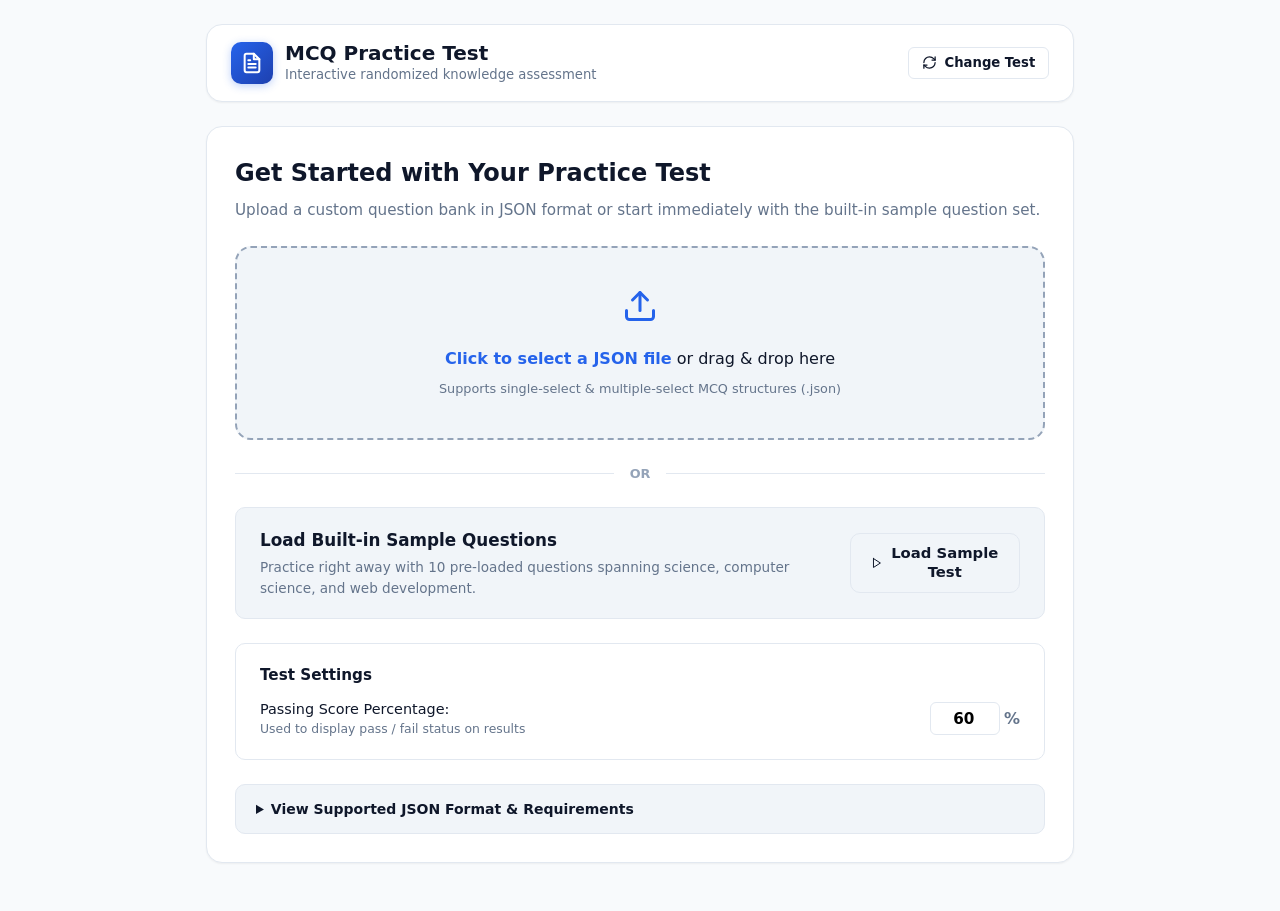
==== index.html @ 7707e8bc "first commit" ====
<!DOCTYPE html>
<html lang="en">
<head>
  <meta charset="UTF-8">
  <meta name="viewport" content="width=device-width, initial-scale=1.0">
  <title>MCQ Practice Test</title>
  <link rel="stylesheet" href="style.css">
</head>
<body>
  <div class="app-container">
    <!-- Header -->
    <header class="app-header">
      <div class="header-content">
        <div class="brand">
          <div class="logo-icon" aria-hidden="true">
            <svg width="22" height="22" viewBox="0 0 24 24" fill="none" stroke="currentColor" stroke-width="2.2" stroke-linecap="round" stroke-linejoin="round">
              <path d="M14 2H6a2 2 0 0 0-2 2v16a2 2 0 0 0 2 2h12a2 2 0 0 0 2-2V8z"></path>
              <polyline points="14 2 14 8 20 8"></polyline>
              <line x1="16" y1="13" x2="8" y2="13"></line>
              <line x1="16" y1="17" x2="8" y2="17"></line>
              <polyline points="10 9 9 9 8 9"></polyline>
            </svg>
          </div>
          <div>
            <h1 class="app-title">MCQ Practice Test</h1>
            <p class="app-subtitle" id="header-subtitle">Interactive randomized knowledge assessment</p>
          </div>
        </div>

        <div class="header-actions" id="header-actions">
          <button type="button" class="btn btn-outline btn-sm" id="btn-header-new" title="Load or choose a different question set">
            <svg width="15" height="15" viewBox="0 0 24 24" fill="none" stroke="currentColor" stroke-width="2" stroke-linecap="round" stroke-linejoin="round">
              <path d="M3 12a9 9 0 0 1 9-9 9.75 9.75 0 0 1 6.74 2.74L21 8"></path>
              <path d="M21 3v5h-5"></path>
              <path d="M21 12a9 9 0 0 1-9 9 9.75 9.75 0 0 1-6.74-2.74L3 16"></path>
              <path d="M8 16H3v5"></path>
            </svg>
            <span>Change Test</span>
          </button>
        </div>
      </div>
    </header>

    <!-- Main Content Area -->
    <main class="main-content">
      <!-- SCREEN 1: Setup / Upload Screen -->
      <section id="screen-setup" class="screen active" aria-labelledby="setup-heading">
        <div class="card setup-card">
          <div class="setup-header">
            <h2 id="setup-heading">Get Started with Your Practice Test</h2>
            <p>Upload a custom question bank in JSON format or start immediately with the built-in sample question set.</p>
          </div>

          <!-- Alert / Error message container -->
          <div id="setup-error" class="alert alert-danger" role="alert" style="display: none;">
            <div class="alert-icon" aria-hidden="true">
              <svg width="18" height="18" viewBox="0 0 24 24" fill="none" stroke="currentColor" stroke-width="2" stroke-linecap="round" stroke-linejoin="round">
                <circle cx="12" cy="12" r="10"></circle>
                <line x1="12" y1="8" x2="12" y2="12"></line>
                <line x1="12" y1="16" x2="12.01" y2="16"></line>
              </svg>
            </div>
            <div class="alert-content">
              <strong class="alert-title">Validation Error</strong>
              <div id="setup-error-message" class="alert-text"></div>
            </div>
          </div>

          <!-- File Upload Zone -->
          <div class="upload-zone" id="drop-zone" tabindex="0" role="button" aria-label="Upload JSON file. Click or drag and drop.">
            <input type="file" id="file-input" accept=".json,application/json" class="visually-hidden">
            <div class="upload-icon" aria-hidden="true">
              <svg width="36" height="36" viewBox="0 0 24 24" fill="none" stroke="currentColor" stroke-width="2" stroke-linecap="round" stroke-linejoin="round">
                <path d="M21 15v4a2 2 0 0 1-2 2H5a2 2 0 0 1-2-2v-4"></path>
                <polyline points="17 8 12 3 7 8"></polyline>
                <line x1="12" y1="3" x2="12" y2="15"></line>
              </svg>
            </div>
            <p class="upload-prompt"><strong>Click to select a JSON file</strong> or drag & drop here</p>
            <span class="upload-hint">Supports single-select & multiple-select MCQ structures (.json)</span>
          </div>

          <div class="divider"><span>OR</span></div>

          <!-- Quick Launch with Sample -->
          <div class="sample-launch-box">
            <div class="sample-info">
              <h3>Load Built-in Sample Questions</h3>
              <p>Practice right away with 10 pre-loaded questions spanning science, computer science, and web development.</p>
            </div>
            <button type="button" class="btn btn-secondary" id="btn-load-sample">
              <svg width="16" height="16" viewBox="0 0 24 24" fill="none" stroke="currentColor" stroke-width="2" stroke-linecap="round" stroke-linejoin="round">
                <polygon points="5 3 19 12 5 21 5 3"></polygon>
              </svg>
              <span>Load Sample Test</span>
            </button>
          </div>

          <!-- Test Settings -->
          <div class="settings-box">
            <h3 class="settings-title">Test Settings</h3>
            <div class="setting-item">
              <label for="pass-threshold" class="setting-label">
                <span>Passing Score Percentage:</span>
                <span class="setting-subtext">Used to display pass / fail status on results</span>
              </label>
              <div class="setting-control">
                <input type="number" id="pass-threshold" min="0" max="100" value="60" class="input-number">
                <span class="input-suffix">%</span>
              </div>
            </div>
          </div>

          <!-- Accordion / Format Guidelines -->
          <details class="json-schema-guide">
            <summary>View Supported JSON Format & Requirements</summary>
            <div class="schema-details">
              <p>Your JSON file should contain an array of question objects adhering to this structure:</p>
              <pre><code>[
  {
    "id": 1,
    "question": "What is the capital of France?",
    "type": "single",
    "options": [
      { "id": "A", "text": "Rome" },
      { "id": "B", "text": "Paris" },
      { "id": "C", "text": "Berlin" },
      { "id": "D", "text": "Madrid" }
    ],
    "answer": ["B"]
  },
  {
    "id": 2,
    "question": "Which are programming languages?",
    "type": "multiple",
    "options": [
      { "id": "A", "text": "Python" },
      { "id": "B", "text": "HTML" },
      { "id": "C", "text": "Java" },
      { "id": "D", "text": "CSS" }
    ],
    "answer": ["A", "C"]
  }
]</code></pre>
              <ul>
                <li><strong>type</strong>: <code>"single"</code> for one answer, <code>"multiple"</code> for one or more answers.</li>
                <li><strong>options</strong>: list of options with unique <code>id</code> and non-empty <code>text</code>.</li>
                <li><strong>answer</strong>: array containing the option IDs of all correct answers.</li>
              </ul>
            </div>
          </details>
        </div>
      </section>

      <!-- SCREEN 2: Quiz / Practice Screen -->
      <section id="screen-quiz" class="screen" aria-labelledby="quiz-question-title">
        <!-- Status Bar -->
        <div class="quiz-status-bar card">
          <div class="status-top">
            <div class="progress-label-wrap">
              <span class="badge badge-primary" id="quiz-progress-text">Question 1 of 10</span>
              <span class="text-muted" id="quiz-answered-count">0 of 10 answered</span>
            </div>
            <div class="status-actions">
              <button type="button" class="btn btn-ghost btn-sm" id="btn-toggle-nav" aria-expanded="false" aria-controls="quiz-navigator">
                <svg width="16" height="16" viewBox="0 0 24 24" fill="none" stroke="currentColor" stroke-width="2" stroke-linecap="round" stroke-linejoin="round">
                  <rect x="3" y="3" width="7" height="7"></rect>
                  <rect x="14" y="3" width="7" height="7"></rect>
                  <rect x="14" y="14" width="7" height="7"></rect>
                  <rect x="3" y="14" width="7" height="7"></rect>
                </svg>
                <span>Question Overview</span>
              </button>
            </div>
          </div>
          <!-- Progress bar -->
          <div class="progress-bar-track" role="progressbar" aria-valuenow="10" aria-valuemin="0" aria-valuemax="100">
            <div class="progress-bar-fill" id="quiz-progress-fill" style="width: 10%;"></div>
          </div>
        </div>

        <!-- Question Navigator Drawer (grid of question numbers) -->
        <div class="quiz-navigator card" id="quiz-navigator" style="display: none;">
          <div class="navigator-header">
            <h4>Question Navigator</h4>
            <div class="navigator-legend">
              <span class="legend-item"><span class="legend-dot current"></span> Current</span>
              <span class="legend-item"><span class="legend-dot answered"></span> Answered</span>
              <span class="legend-item"><span class="legend-dot unanswered"></span> Unanswered</span>
            </div>
          </div>
          <div class="navigator-grid" id="navigator-grid" role="navigation" aria-label="Question selection grid">
            <!-- Dynamically populated question chips -->
          </div>
        </div>

        <!-- Question Presentation Card -->
        <div class="card question-card">
          <div class="question-header">
            <div class="type-indicator-wrap">
              <span class="badge" id="question-type-badge">Single Choice</span>
              <span class="type-hint" id="question-type-hint">Choose 1 answer</span>
            </div>
            <button type="button" class="btn btn-ghost btn-sm btn-clear-selection" id="btn-clear-selection" title="Clear current answer choice">
              Clear choice
            </button>
          </div>

          <h2 class="question-text" id="quiz-question-title">Loading question...</h2>

          <!-- Options Container -->
          <div class="options-container" id="quiz-options-container" role="group" aria-label="Answer options">
            <!-- Dynamically generated option cards -->
          </div>

          <!-- Bottom Navigation Bar -->
          <div class="question-footer">
            <button type="button" class="btn btn-secondary" id="btn-prev-question" disabled>
              <svg width="16" height="16" viewBox="0 0 24 24" fill="none" stroke="currentColor" stroke-width="2" stroke-linecap="round" stroke-linejoin="round">
                <polyline points="15 18 9 12 15 6"></polyline>
              </svg>
              <span>Previous</span>
            </button>

            <div class="footer-center">
              <span class="keyboard-tip">Tip: Use Arrow keys to navigate, Space to select</span>
            </div>

            <div class="footer-next-group">
              <button type="button" class="btn btn-primary" id="btn-next-question">
                <span>Next</span>
                <svg width="16" height="16" viewBox="0 0 24 24" fill="none" stroke="currentColor" stroke-width="2" stroke-linecap="round" stroke-linejoin="round">
                  <polyline points="9 18 15 12 9 6"></polyline>
                </svg>
              </button>
              <button type="button" class="btn btn-success" id="btn-submit-test" style="display: none;">
                <svg width="16" height="16" viewBox="0 0 24 24" fill="none" stroke="currentColor" stroke-width="2" stroke-linecap="round" stroke-linejoin="round">
                  <path d="M22 11.08V12a10 10 0 1 1-5.93-9.14"></path>
                  <polyline points="22 4 12 14.01 9 11.01"></polyline>
                </svg>
                <span>Submit Test</span>
              </button>
            </div>
          </div>
        </div>
      </section>

      <!-- SCREEN 3: Results Screen -->
      <section id="screen-results" class="screen" aria-labelledby="results-heading">
        <div class="card results-card">
          <div class="results-hero">
            <div class="score-circle" id="score-circle">
              <div class="score-number" id="result-score-percent">0%</div>
              <div class="score-label">Final Score</div>
            </div>

            <h2 id="results-heading" class="results-title">Test Completed!</h2>
            <div id="result-status-badge" class="badge badge-lg">Passed</div>
            <p class="results-feedback" id="result-feedback-text">Review your performance breakdown below.</p>
          </div>

          <!-- Stats Grid -->
          <div class="stats-grid">
            <div class="stat-card">
              <div class="stat-icon icon-total" aria-hidden="true">
                <svg width="20" height="20" viewBox="0 0 24 24" fill="none" stroke="currentColor" stroke-width="2" stroke-linecap="round" stroke-linejoin="round">
                  <circle cx="12" cy="12" r="10"></circle>
                  <line x1="12" y1="16" x2="12" y2="12"></line>
                  <line x1="12" y1="8" x2="12.01" y2="8"></line>
                </svg>
              </div>
              <div class="stat-value" id="stat-total">0</div>
              <div class="stat-name">Total Questions</div>
            </div>

            <div class="stat-card">
              <div class="stat-icon icon-correct" aria-hidden="true">
                <svg width="20" height="20" viewBox="0 0 24 24" fill="none" stroke="currentColor" stroke-width="2" stroke-linecap="round" stroke-linejoin="round">
                  <polyline points="20 6 9 17 4 12"></polyline>
                </svg>
              </div>
              <div class="stat-value text-success" id="stat-correct">0</div>
              <div class="stat-name">Correct Answers</div>
            </div>

            <div class="stat-card">
              <div class="stat-icon icon-incorrect" aria-hidden="true">
                <svg width="20" height="20" viewBox="0 0 24 24" fill="none" stroke="currentColor" stroke-width="2" stroke-linecap="round" stroke-linejoin="round">
                  <line x1="18" y1="6" x2="6" y2="18"></line>
                  <line x1="6" y1="6" x2="18" y2="18"></line>
                </svg>
              </div>
              <div class="stat-value text-danger" id="stat-incorrect">0</div>
              <div class="stat-name">Incorrect Answers</div>
            </div>

            <div class="stat-card">
              <div class="stat-icon icon-unanswered" aria-hidden="true">
                <svg width="20" height="20" viewBox="0 0 24 24" fill="none" stroke="currentColor" stroke-width="2" stroke-linecap="round" stroke-linejoin="round">
                  <circle cx="12" cy="12" r="10"></circle>
                  <line x1="8" y1="12" x2="16" y2="12"></line>
                </svg>
              </div>
              <div class="stat-value text-muted" id="stat-unanswered">0</div>
              <div class="stat-name">Unanswered</div>
            </div>
          </div>

          <!-- Result Actions -->
          <div class="results-actions">
            <button type="button" class="btn btn-primary" id="btn-view-review">
              <svg width="16" height="16" viewBox="0 0 24 24" fill="none" stroke="currentColor" stroke-width="2" stroke-linecap="round" stroke-linejoin="round">
                <path d="M1 12s4-8 11-8 11 8 11 8-4 8-11 8-11-8-11-8z"></path>
                <circle cx="12" cy="12" r="3"></circle>
              </svg>
              <span>Review Detailed Answers</span>
            </button>

            <button type="button" class="btn btn-outline" id="btn-retry-incorrect">
              <svg width="16" height="16" viewBox="0 0 24 24" fill="none" stroke="currentColor" stroke-width="2" stroke-linecap="round" stroke-linejoin="round">
                <path d="M1 4v6h6"></path>
                <path d="M3.51 15a9 9 0 1 0 2.13-9.36L1 10"></path>
              </svg>
              <span>Retry Incorrect Questions</span>
            </button>

            <button type="button" class="btn btn-secondary" id="btn-restart-all">
              <svg width="16" height="16" viewBox="0 0 24 24" fill="none" stroke="currentColor" stroke-width="2" stroke-linecap="round" stroke-linejoin="round">
                <path d="M21.5 2v6h-6"></path>
                <path d="M21.34 15.57a10 10 0 1 1-.57-8.38l5.67-5.67"></path>
              </svg>
              <span>Restart Full Test (Reshuffled)</span>
            </button>
          </div>
        </div>
      </section>

      <!-- SCREEN 4: Review Screen -->
      <section id="screen-review" class="screen" aria-labelledby="review-heading">
        <div class="review-header-bar card">
          <div class="review-header-info">
            <h2 id="review-heading">Question Review</h2>
            <p>Compare your answers with the correct solutions.</p>
          </div>

          <!-- Filter buttons -->
          <div class="review-filters" role="tablist" aria-label="Filter review questions">
            <button type="button" class="filter-tab active" data-filter="all" role="tab" aria-selected="true">
              All (<span id="filter-count-all">0</span>)
            </button>
            <button type="button" class="filter-tab" data-filter="incorrect" role="tab" aria-selected="false">
              Incorrect / Missed (<span id="filter-count-incorrect">0</span>)
            </button>
            <button type="button" class="filter-tab" data-filter="correct" role="tab" aria-selected="false">
              Correct (<span id="filter-count-correct">0</span>)
            </button>
          </div>
        </div>

        <!-- Review Question Cards List -->
        <div class="review-list" id="review-list-container">
          <!-- Dynamically populated review cards -->
        </div>

        <!-- Sticky or bottom action bar in review -->
        <div class="review-footer-bar card">
          <button type="button" class="btn btn-secondary" id="btn-review-back-results">
            <svg width="16" height="16" viewBox="0 0 24 24" fill="none" stroke="currentColor" stroke-width="2" stroke-linecap="round" stroke-linejoin="round">
              <polyline points="15 18 9 12 15 6"></polyline>
            </svg>
            <span>Back to Scorecard</span>
          </button>
          <div class="review-footer-right">
            <button type="button" class="btn btn-outline" id="btn-review-retry-incorrect">
              Retry Incorrect Questions
            </button>
            <button type="button" class="btn btn-primary" id="btn-review-restart-all">
              Restart Full Test (Reshuffled)
            </button>
          </div>
        </div>
      </section>
    </main>

    <!-- Modal: Confirmation for Unanswered Questions -->
    <div class="modal-backdrop" id="modal-unanswered" role="dialog" aria-modal="true" aria-labelledby="modal-unanswered-title" style="display: none;">
      <div class="modal-card">
        <div class="modal-header">
          <div class="modal-icon icon-warning" aria-hidden="true">
            <svg width="24" height="24" viewBox="0 0 24 24" fill="none" stroke="currentColor" stroke-width="2" stroke-linecap="round" stroke-linejoin="round">
              <path d="M10.29 3.86L1.82 18a2 2 0 0 0 1.71 3h16.94a2 2 0 0 0 1.71-3L13.71 3.86a2 2 0 0 0-3.42 0z"></path>
              <line x1="12" y1="9" x2="12" y2="13"></line>
              <line x1="12" y1="17" x2="12.01" y2="17"></line>
            </svg>
          </div>
          <h3 id="modal-unanswered-title">Unanswered Questions Remaining</h3>
        </div>
        <div class="modal-body">
          <p id="modal-unanswered-message">
            You still have <strong><span id="modal-unanswered-count">0</span></strong> unanswered questions out of <span id="modal-total-count">0</span>.
          </p>
          <p class="modal-subtext">Unanswered questions will be scored as 0 points. Would you like to review them first or submit now?</p>
          <div class="modal-unanswered-chips" id="modal-unanswered-chips">
            <!-- Chips with numbers of unanswered questions -->
          </div>
        </div>
        <div class="modal-footer">
          <button type="button" class="btn btn-outline" id="btn-modal-cancel">Keep Practicing</button>
          <button type="button" class="btn btn-secondary" id="btn-modal-goto-unanswered">Go to First Unanswered</button>
          <button type="button" class="btn btn-danger" id="btn-modal-confirm-submit">Submit Anyway</button>
        </div>
      </div>
    </div>
  </div>

  <script src="script.js"></script>
</body>
</html>
---- style.css ----
/* --- Design System & Variables --- */
:root {
  --primary: #2563eb;
  --primary-hover: #1d4ed8;
  --primary-light: #eff6ff;
  --primary-focus: rgba(37, 99, 235, 0.25);

  --success: #16a34a;
  --success-bg: #f0fdf4;
  --success-border: #86efac;
  --success-text: #14532d;

  --danger: #dc2626;
  --danger-bg: #fef2f2;
  --danger-border: #fca5a5;
  --danger-text: #7f1d1d;

  --warning: #d97706;
  --warning-bg: #fffbeb;
  --warning-border: #fde68a;
  --warning-text: #78350f;

  --bg: #f8fafc;
  --surface: #ffffff;
  --surface-alt: #f1f5f9;
  --border: #e2e8f0;
  --border-focus: #94a3b8;

  --text-main: #0f172a;
  --text-muted: #64748b;
  --text-light: #94a3b8;

  --radius-sm: 6px;
  --radius-md: 10px;
  --radius-lg: 16px;
  --radius-full: 9999px;

  --shadow-sm: 0 1px 2px 0 rgba(0, 0, 0, 0.05);
  --shadow-md: 0 4px 6px -1px rgba(0, 0, 0, 0.08), 0 2px 4px -2px rgba(0, 0, 0, 0.05);
  --shadow-lg: 0 10px 15px -3px rgba(0, 0, 0, 0.1), 0 4px 6px -4px rgba(0, 0, 0, 0.05);
  --shadow-xl: 0 20px 25px -5px rgba(0, 0, 0, 0.1), 0 8px 10px -6px rgba(0, 0, 0, 0.04);

  --font-sans: system-ui, -apple-system, BlinkMacSystemFont, "Segoe UI", Roboto, "Helvetica Neue", Arial, sans-serif;
  --transition-fast: 0.15s ease;
  --transition-normal: 0.25s ease;
}

/* --- Reset & Global --- */
*, *::before, *::after {
  box-sizing: border-box;
  margin: 0;
  padding: 0;
}

body {
  font-family: var(--font-sans);
  background-color: var(--bg);
  color: var(--text-main);
  line-height: 1.5;
  -webkit-font-smoothing: antialiased;
  min-height: 100vh;
  display: flex;
  flex-direction: column;
}

/* Accessibility */
.visually-hidden {
  position: absolute;
  width: 1px;
  height: 1px;
  padding: 0;
  margin: -1px;
  overflow: hidden;
  clip: rect(0, 0, 0, 0);
  white-space: nowrap;
  border: 0;
}

/* App Container */
.app-container {
  max-width: 900px;
  width: 100%;
  margin: 0 auto;
  padding: 1.5rem 1rem 3rem 1rem;
  display: flex;
  flex-direction: column;
  flex: 1;
}

/* --- Header --- */
.app-header {
  margin-bottom: 1.5rem;
  background-color: var(--surface);
  border: 1px solid var(--border);
  border-radius: var(--radius-lg);
  padding: 1rem 1.5rem;
  box-shadow: var(--shadow-sm);
}

.header-content {
  display: flex;
  align-items: center;
  justify-content: space-between;
  gap: 1rem;
}

.brand {
  display: flex;
  align-items: center;
  gap: 0.75rem;
}

.logo-icon {
  width: 42px;
  height: 42px;
  border-radius: var(--radius-md);
  background: linear-gradient(135deg, var(--primary) 0%, #1e40af 100%);
  color: white;
  display: flex;
  align-items: center;
  justify-content: center;
  flex-shrink: 0;
  box-shadow: 0 2px 8px rgba(37, 99, 235, 0.3);
}

.app-title {
  font-size: 1.25rem;
  font-weight: 700;
  color: var(--text-main);
  line-height: 1.2;
}

.app-subtitle {
  font-size: 0.825rem;
  color: var(--text-muted);
}

/* --- Screens View Switching --- */
.screen {
  display: none;
}

.screen.active {
  display: block;
  animation: fadeIn 0.25s ease-out;
}

@keyframes fadeIn {
  from { opacity: 0; transform: translateY(4px); }
  to { opacity: 1; transform: translateY(0); }
}

/* --- Cards & General Layout --- */
.card {
  background-color: var(--surface);
  border: 1px solid var(--border);
  border-radius: var(--radius-lg);
  box-shadow: var(--shadow-sm);
  padding: 1.75rem;
}

/* --- Buttons --- */
.btn {
  display: inline-flex;
  align-items: center;
  justify-content: center;
  gap: 0.5rem;
  font-family: inherit;
  font-size: 0.925rem;
  font-weight: 600;
  padding: 0.65rem 1.25rem;
  border-radius: var(--radius-md);
  border: 1px solid transparent;
  cursor: pointer;
  transition: all var(--transition-fast);
  text-decoration: none;
  line-height: 1.25;
  user-select: none;
}

.btn:focus-visible {
  outline: 2px solid var(--primary);
  outline-offset: 2px;
}

.btn:disabled {
  opacity: 0.45;
  cursor: not-allowed;
  pointer-events: none;
}

.btn-primary {
  background-color: var(--primary);
  color: #ffffff;
}

.btn-primary:hover:not(:disabled) {
  background-color: var(--primary-hover);
  box-shadow: 0 4px 12px rgba(37, 99, 235, 0.25);
}

.btn-secondary {
  background-color: var(--surface-alt);
  color: var(--text-main);
  border-color: var(--border);
}

.btn-secondary:hover:not(:disabled) {
  background-color: #e2e8f0;
}

.btn-outline {
  background-color: transparent;
  border-color: var(--border);
  color: var(--text-main);
}

.btn-outline:hover:not(:disabled) {
  background-color: var(--surface-alt);
  border-color: var(--border-focus);
}

.btn-success {
  background-color: var(--success);
  color: white;
}

.btn-success:hover:not(:disabled) {
  background-color: #15803d;
  box-shadow: 0 4px 12px rgba(22, 163, 74, 0.25);
}

.btn-danger {
  background-color: var(--danger);
  color: white;
}

.btn-danger:hover:not(:disabled) {
  background-color: #b91c1c;
}

.btn-ghost {
  background: transparent;
  color: var(--text-muted);
  border-color: transparent;
  padding: 0.45rem 0.75rem;
}

.btn-ghost:hover:not(:disabled) {
  background-color: var(--surface-alt);
  color: var(--text-main);
}

.btn-sm {
  font-size: 0.825rem;
  padding: 0.4rem 0.8rem;
  border-radius: var(--radius-sm);
}

/* --- Badges --- */
.badge {
  display: inline-flex;
  align-items: center;
  gap: 0.35rem;
  font-size: 0.75rem;
  font-weight: 600;
  padding: 0.25rem 0.65rem;
  border-radius: var(--radius-full);
  text-transform: uppercase;
  letter-spacing: 0.04em;
}

.badge-primary {
  background-color: var(--primary-light);
  color: var(--primary);
}

.badge-success {
  background-color: var(--success-bg);
  color: var(--success-text);
  border: 1px solid var(--success-border);
}

.badge-danger {
  background-color: var(--danger-bg);
  color: var(--danger-text);
  border: 1px solid var(--danger-border);
}

.badge-warning {
  background-color: var(--warning-bg);
  color: var(--warning-text);
  border: 1px solid var(--warning-border);
}

.badge-neutral {
  background-color: var(--surface-alt);
  color: var(--text-muted);
  border: 1px solid var(--border);
}

.badge-lg {
  font-size: 0.875rem;
  padding: 0.35rem 1rem;
}

/* --- Alerts --- */
.alert {
  display: flex;
  align-items: flex-start;
  gap: 0.75rem;
  padding: 1rem 1.25rem;
  border-radius: var(--radius-md);
  margin-bottom: 1.5rem;
}

.alert-danger {
  background-color: var(--danger-bg);
  border: 1px solid var(--danger-border);
  color: var(--danger-text);
}

.alert-icon {
  flex-shrink: 0;
  margin-top: 2px;
}

.alert-title {
  display: block;
  font-weight: 700;
  font-size: 0.9rem;
  margin-bottom: 0.25rem;
}

.alert-text {
  font-size: 0.875rem;
  line-height: 1.4;
  white-space: pre-line;
}

/* ==========================================================================
   Screen 1: Setup / Upload
   ========================================================================== */
.setup-card {
  display: flex;
  flex-direction: column;
  gap: 1.5rem;
}

.setup-header h2 {
  font-size: 1.5rem;
  font-weight: 700;
  color: var(--text-main);
  margin-bottom: 0.5rem;
}

.setup-header p {
  color: var(--text-muted);
  font-size: 0.95rem;
}

/* Upload Dropzone */
.upload-zone {
  border: 2px dashed var(--border-focus);
  border-radius: var(--radius-lg);
  padding: 2.5rem 1.5rem;
  text-align: center;
  background-color: var(--surface-alt);
  cursor: pointer;
  transition: all var(--transition-normal);
  display: flex;
  flex-direction: column;
  align-items: center;
  justify-content: center;
  gap: 0.5rem;
}

.upload-zone:hover,
.upload-zone.dragover {
  border-color: var(--primary);
  background-color: var(--primary-light);
}

.upload-zone:focus-visible {
  outline: 2px solid var(--primary);
  outline-offset: 2px;
}

.upload-icon {
  color: var(--primary);
  margin-bottom: 0.5rem;
}

.upload-prompt {
  font-size: 1rem;
  color: var(--text-main);
}

.upload-prompt strong {
  color: var(--primary);
}

.upload-hint {
  font-size: 0.8rem;
  color: var(--text-muted);
}

.divider {
  display: flex;
  align-items: center;
  text-align: center;
  color: var(--text-light);
  font-size: 0.8rem;
  font-weight: 600;
}

.divider::before,
.divider::after {
  content: "";
  flex: 1;
  border-bottom: 1px solid var(--border);
}

.divider span {
  padding: 0 1rem;
}

.sample-launch-box {
  display: flex;
  align-items: center;
  justify-content: space-between;
  gap: 1.5rem;
  background-color: var(--surface-alt);
  border: 1px solid var(--border);
  padding: 1.25rem 1.5rem;
  border-radius: var(--radius-md);
}

.sample-info h3 {
  font-size: 1.05rem;
  font-weight: 600;
  margin-bottom: 0.25rem;
}

.sample-info p {
  font-size: 0.85rem;
  color: var(--text-muted);
}

.settings-box {
  background-color: #ffffff;
  border: 1px solid var(--border);
  border-radius: var(--radius-md);
  padding: 1.25rem 1.5rem;
}

.settings-title {
  font-size: 0.95rem;
  font-weight: 600;
  margin-bottom: 0.75rem;
}

.setting-item {
  display: flex;
  align-items: center;
  justify-content: space-between;
  gap: 1rem;
}

.setting-label {
  display: flex;
  flex-direction: column;
  font-size: 0.9rem;
  font-weight: 500;
}

.setting-subtext {
  font-size: 0.775rem;
  color: var(--text-muted);
  font-weight: 400;
}

.setting-control {
  display: flex;
  align-items: center;
  gap: 0.25rem;
}

.input-number {
  width: 70px;
  padding: 0.4rem 0.6rem;
  border: 1px solid var(--border);
  border-radius: var(--radius-sm);
  font-family: inherit;
  font-size: 0.95rem;
  font-weight: 600;
  text-align: right;
}

.input-number:focus {
  outline: none;
  border-color: var(--primary);
  box-shadow: 0 0 0 3px var(--primary-focus);
}

.input-suffix {
  font-weight: 600;
  color: var(--text-muted);
}

.json-schema-guide {
  font-size: 0.875rem;
  background-color: var(--surface-alt);
  border: 1px solid var(--border);
  border-radius: var(--radius-md);
  padding: 0.85rem 1.25rem;
  color: var(--text-muted);
}

.json-schema-guide summary {
  font-weight: 600;
  color: var(--text-main);
  cursor: pointer;
  user-select: none;
}

.schema-details {
  margin-top: 0.75rem;
  line-height: 1.6;
}

.schema-details pre {
  background-color: #0f172a;
  color: #f8fafc;
  padding: 1rem;
  border-radius: var(--radius-sm);
  overflow-x: auto;
  font-size: 0.8rem;
  margin: 0.75rem 0;
}

.schema-details ul {
  padding-left: 1.25rem;
  margin-top: 0.5rem;
}

/* ==========================================================================
   Screen 2: Quiz / Practice Screen
   ========================================================================== */
.quiz-status-bar {
  margin-bottom: 1.25rem;
  padding: 1.25rem;
}

.status-top {
  display: flex;
  align-items: center;
  justify-content: space-between;
  margin-bottom: 0.75rem;
}

.progress-label-wrap {
  display: flex;
  align-items: center;
  gap: 0.75rem;
  font-size: 0.875rem;
}

.progress-bar-track {
  width: 100%;
  height: 8px;
  background-color: var(--surface-alt);
  border-radius: var(--radius-full);
  overflow: hidden;
}

.progress-bar-fill {
  height: 100%;
  background: linear-gradient(90deg, var(--primary) 0%, #3b82f6 100%);
  border-radius: var(--radius-full);
  transition: width 0.3s ease;
}

/* Question Navigator Drawer */
.quiz-navigator {
  margin-bottom: 1.25rem;
  padding: 1.25rem;
  animation: fadeIn 0.2s ease;
}

.navigator-header {
  display: flex;
  align-items: center;
  justify-content: space-between;
  flex-wrap: wrap;
  gap: 0.5rem;
  margin-bottom: 1rem;
}

.navigator-header h4 {
  font-size: 0.95rem;
  font-weight: 600;
}

.navigator-legend {
  display: flex;
  align-items: center;
  gap: 1rem;
  font-size: 0.775rem;
  color: var(--text-muted);
}

.legend-item {
  display: flex;
  align-items: center;
  gap: 0.35rem;
}

.legend-dot {
  width: 10px;
  height: 10px;
  border-radius: 50%;
  display: inline-block;
}

.legend-dot.current {
  background-color: #ffffff;
  border: 2px solid var(--primary);
  box-shadow: 0 0 0 2px var(--primary-light);
}

.legend-dot.answered {
  background-color: var(--primary);
}

.legend-dot.unanswered {
  background-color: var(--surface-alt);
  border: 1px solid var(--border);
}

.navigator-grid {
  display: flex;
  flex-wrap: wrap;
  gap: 0.5rem;
}

.nav-chip {
  width: 36px;
  height: 36px;
  display: flex;
  align-items: center;
  justify-content: center;
  font-size: 0.85rem;
  font-weight: 600;
  border-radius: var(--radius-md);
  border: 1px solid var(--border);
  background-color: var(--surface-alt);
  color: var(--text-main);
  cursor: pointer;
  transition: all var(--transition-fast);
}

.nav-chip:hover {
  border-color: var(--primary);
  color: var(--primary);
  transform: translateY(-1px);
}

.nav-chip.answered {
  background-color: var(--primary-light);
  border-color: #bfdbfe;
  color: var(--primary);
}

.nav-chip.current {
  outline: 2px solid var(--primary);
  outline-offset: 1px;
  font-weight: 700;
}

/* Question Presentation */
.question-card {
  padding: 2rem;
  display: flex;
  flex-direction: column;
  gap: 1.5rem;
}

.question-header {
  display: flex;
  align-items: center;
  justify-content: space-between;
}

.type-indicator-wrap {
  display: flex;
  align-items: center;
  gap: 0.5rem;
}

.type-hint {
  font-size: 0.8rem;
  color: var(--text-muted);
  font-style: italic;
}

.btn-clear-selection {
  font-size: 0.8rem;
  color: var(--text-muted);
  text-decoration: underline;
  cursor: pointer;
  padding: 0;
}

.question-text {
  font-size: 1.25rem;
  font-weight: 600;
  color: var(--text-main);
  line-height: 1.45;
}

/* Options Container */
.options-container {
  display: flex;
  flex-direction: column;
  gap: 0.75rem;
}

.option-card {
  display: flex;
  align-items: flex-start;
  gap: 1rem;
  padding: 1rem 1.25rem;
  border-radius: var(--radius-md);
  border: 1.5px solid var(--border);
  background-color: var(--surface);
  cursor: pointer;
  transition: all var(--transition-fast);
  user-select: none;
}

.option-card:hover {
  border-color: var(--border-focus);
  background-color: #fafbfc;
}

.option-card.selected {
  border-color: var(--primary);
  background-color: var(--primary-light);
  box-shadow: 0 0 0 1px var(--primary);
}

.option-card:focus-visible {
  outline: 2px solid var(--primary);
  outline-offset: 2px;
}

/* Option Control (Radio / Checkbox appearance) */
.option-control {
  width: 20px;
  height: 20px;
  margin-top: 2px;
  display: flex;
  align-items: center;
  justify-content: center;
  flex-shrink: 0;
  border: 2px solid var(--border-focus);
  background-color: #ffffff;
  transition: all var(--transition-fast);
}

/* Radio circle */
.option-card.type-single .option-control {
  border-radius: 50%;
}

.option-card.type-single.selected .option-control {
  border-color: var(--primary);
  background-color: var(--primary);
}

.option-card.type-single.selected .option-control::after {
  content: "";
  width: 8px;
  height: 8px;
  border-radius: 50%;
  background-color: #ffffff;
}

/* Checkbox square */
.option-card.type-multiple .option-control {
  border-radius: var(--radius-sm);
}

.option-card.type-multiple.selected .option-control {
  border-color: var(--primary);
  background-color: var(--primary);
}

.option-card.type-multiple.selected .option-control svg {
  display: block;
}

.option-control svg {
  display: none;
  stroke: #ffffff;
}

.option-letter-badge {
  display: inline-flex;
  align-items: center;
  justify-content: center;
  width: 24px;
  height: 24px;
  border-radius: var(--radius-sm);
  background-color: var(--surface-alt);
  color: var(--text-muted);
  font-weight: 700;
  font-size: 0.8rem;
  flex-shrink: 0;
}

.option-card.selected .option-letter-badge {
  background-color: #dbeafe;
  color: var(--primary);
}

.option-text {
  font-size: 1rem;
  color: var(--text-main);
  flex: 1;
  line-height: 1.45;
}

/* Question Footer Navigation */
.question-footer {
  display: flex;
  align-items: center;
  justify-content: space-between;
  gap: 1rem;
  margin-top: 1rem;
  padding-top: 1.25rem;
  border-top: 1px solid var(--border);
}

.footer-center {
  font-size: 0.775rem;
  color: var(--text-light);
  display: none;
}

@media (min-width: 640px) {
  .footer-center {
    display: block;
  }
}

.footer-next-group {
  display: flex;
  align-items: center;
  gap: 0.75rem;
}

/* ==========================================================================
   Screen 3: Results
   ========================================================================== */
.results-card {
  text-align: center;
  padding: 2.5rem 2rem;
  display: flex;
  flex-direction: column;
  gap: 2rem;
}

.results-hero {
  display: flex;
  flex-direction: column;
  align-items: center;
  gap: 0.75rem;
}

.score-circle {
  width: 140px;
  height: 140px;
  border-radius: 50%;
  background: linear-gradient(135deg, var(--surface) 0%, var(--surface-alt) 100%);
  border: 6px solid var(--primary);
  display: flex;
  flex-direction: column;
  align-items: center;
  justify-content: center;
  box-shadow: 0 4px 16px rgba(37, 99, 235, 0.15);
  margin-bottom: 0.5rem;
  transition: all var(--transition-normal);
}

.score-circle.passed {
  border-color: var(--success);
  box-shadow: 0 4px 16px rgba(22, 163, 74, 0.2);
}

.score-circle.failed {
  border-color: var(--danger);
  box-shadow: 0 4px 16px rgba(220, 38, 38, 0.2);
}

.score-number {
  font-size: 2.25rem;
  font-weight: 800;
  color: var(--text-main);
  line-height: 1.1;
}

.score-label {
  font-size: 0.75rem;
  font-weight: 600;
  text-transform: uppercase;
  color: var(--text-muted);
  letter-spacing: 0.05em;
}

.results-title {
  font-size: 1.6rem;
  font-weight: 700;
}

.results-feedback {
  color: var(--text-muted);
  font-size: 0.95rem;
  max-width: 500px;
}

/* Stats grid */
.stats-grid {
  display: grid;
  grid-template-columns: repeat(auto-fit, minmax(130px, 1fr));
  gap: 1rem;
}

.stat-card {
  background-color: var(--surface-alt);
  border: 1px solid var(--border);
  border-radius: var(--radius-md);
  padding: 1.25rem 0.75rem;
  display: flex;
  flex-direction: column;
  align-items: center;
  gap: 0.35rem;
}

.stat-icon {
  width: 32px;
  height: 32px;
  border-radius: 50%;
  display: flex;
  align-items: center;
  justify-content: center;
  margin-bottom: 0.25rem;
}

.icon-total {
  background-color: #e2e8f0;
  color: var(--text-main);
}

.icon-correct {
  background-color: var(--success-bg);
  color: var(--success);
}

.icon-incorrect {
  background-color: var(--danger-bg);
  color: var(--danger);
}

.icon-unanswered {
  background-color: #f1f5f9;
  color: var(--text-muted);
}

.stat-value {
  font-size: 1.75rem;
  font-weight: 800;
  line-height: 1;
}

.stat-name {
  font-size: 0.8rem;
  color: var(--text-muted);
  font-weight: 500;
}

.text-success { color: var(--success); }
.text-danger { color: var(--danger); }

.results-actions {
  display: flex;
  flex-wrap: wrap;
  justify-content: center;
  gap: 1rem;
  padding-top: 1rem;
  border-top: 1px solid var(--border);
}

/* ==========================================================================
   Screen 4: Review Screen
   ========================================================================== */
.review-header-bar {
  display: flex;
  flex-direction: column;
  gap: 1rem;
  margin-bottom: 1.5rem;
}

@media (min-width: 640px) {
  .review-header-bar {
    flex-direction: row;
    align-items: center;
    justify-content: space-between;
  }
}

.review-header-info h2 {
  font-size: 1.35rem;
  font-weight: 700;
}

.review-header-info p {
  font-size: 0.85rem;
  color: var(--text-muted);
}

.review-filters {
  display: flex;
  gap: 0.5rem;
  background-color: var(--surface-alt);
  padding: 0.35rem;
  border-radius: var(--radius-md);
  border: 1px solid var(--border);
}

.filter-tab {
  border: none;
  background: transparent;
  font-family: inherit;
  font-size: 0.8rem;
  font-weight: 600;
  color: var(--text-muted);
  padding: 0.4rem 0.75rem;
  border-radius: var(--radius-sm);
  cursor: pointer;
  transition: all var(--transition-fast);
}

.filter-tab:hover {
  color: var(--text-main);
}

.filter-tab.active {
  background-color: var(--surface);
  color: var(--text-main);
  box-shadow: var(--shadow-sm);
}

.review-list {
  display: flex;
  flex-direction: column;
  gap: 1.5rem;
  margin-bottom: 2rem;
}

.review-card {
  padding: 1.5rem;
  border-radius: var(--radius-lg);
  display: flex;
  flex-direction: column;
  gap: 1.25rem;
}

.review-card.correct {
  border-left: 5px solid var(--success);
}

.review-card.incorrect {
  border-left: 5px solid var(--danger);
}

.review-card.unanswered {
  border-left: 5px solid var(--warning);
}

.review-card-header {
  display: flex;
  align-items: flex-start;
  justify-content: space-between;
  gap: 1rem;
}

.review-card-title {
  font-size: 1.1rem;
  font-weight: 600;
  color: var(--text-main);
  line-height: 1.4;
}

.review-options {
  display: flex;
  flex-direction: column;
  gap: 0.65rem;
}

.review-option {
  display: flex;
  align-items: center;
  justify-content: space-between;
  gap: 1rem;
  padding: 0.85rem 1rem;
  border-radius: var(--radius-md);
  border: 1.5px solid var(--border);
  background-color: var(--surface);
}

.review-option-left {
  display: flex;
  align-items: center;
  gap: 0.75rem;
  flex: 1;
}

.review-option.is-correct {
  background-color: var(--success-bg);
  border-color: var(--success-border);
}

.review-option.is-user-wrong {
  background-color: var(--danger-bg);
  border-color: var(--danger-border);
}

.review-badges {
  display: flex;
  align-items: center;
  gap: 0.5rem;
  flex-shrink: 0;
  flex-wrap: wrap;
}

.review-footer-bar {
  display: flex;
  flex-wrap: wrap;
  align-items: center;
  justify-content: space-between;
  gap: 1rem;
  position: sticky;
  bottom: 1rem;
  box-shadow: var(--shadow-lg);
  border: 1px solid var(--border);
}

.review-footer-right {
  display: flex;
  align-items: center;
  gap: 0.75rem;
  flex-wrap: wrap;
}

/* ==========================================================================
   Modal Dialog
   ========================================================================== */
.modal-backdrop {
  position: fixed;
  inset: 0;
  background-color: rgba(15, 23, 42, 0.6);
  backdrop-filter: blur(4px);
  display: flex;
  align-items: center;
  justify-content: center;
  padding: 1.5rem;
  z-index: 1000;
  animation: fadeIn 0.2s ease-out;
}

.modal-card {
  background-color: var(--surface);
  border-radius: var(--radius-lg);
  box-shadow: var(--shadow-xl);
  max-width: 500px;
  width: 100%;
  padding: 1.75rem;
  display: flex;
  flex-direction: column;
  gap: 1.25rem;
  border: 1px solid var(--border);
  animation: modalScale 0.25s cubic-bezier(0.16, 1, 0.3, 1);
}

@keyframes modalScale {
  from { opacity: 0; transform: scale(0.95); }
  to { opacity: 1; transform: scale(1); }
}

.modal-header {
  display: flex;
  align-items: center;
  gap: 0.75rem;
}

.modal-icon {
  width: 40px;
  height: 40px;
  border-radius: 50%;
  display: flex;
  align-items: center;
  justify-content: center;
  flex-shrink: 0;
}

.modal-icon.icon-warning {
  background-color: var(--warning-bg);
  color: var(--warning);
}

.modal-header h3 {
  font-size: 1.15rem;
  font-weight: 700;
  color: var(--text-main);
}

.modal-body p {
  font-size: 0.95rem;
  color: var(--text-main);
  line-height: 1.45;
}

.modal-subtext {
  margin-top: 0.5rem;
  font-size: 0.85rem !important;
  color: var(--text-muted) !important;
}

.modal-unanswered-chips {
  display: flex;
  flex-wrap: wrap;
  gap: 0.4rem;
  margin-top: 1rem;
  max-height: 120px;
  overflow-y: auto;
  padding: 0.5rem;
  background-color: var(--surface-alt);
  border-radius: var(--radius-sm);
}

.modal-unanswered-chip {
  padding: 0.2rem 0.55rem;
  background-color: #ffffff;
  border: 1px solid var(--border);
  border-radius: var(--radius-sm);
  font-size: 0.75rem;
  font-weight: 600;
  color: var(--text-muted);
}

.modal-footer {
  display: flex;
  flex-wrap: wrap;
  justify-content: flex-end;
  gap: 0.75rem;
  padding-top: 0.75rem;
  border-top: 1px solid var(--border);
}

/* ==========================================================================
   Responsive Adaptations
   ========================================================================== */
@media (max-width: 640px) {
  .app-container {
    padding: 0.75rem 0.5rem 2rem 0.5rem;
  }

  .card {
    padding: 1.25rem 1rem;
  }

  .sample-launch-box {
    flex-direction: column;
    align-items: stretch;
  }

  .btn {
    width: 100%;
  }

  .header-actions {
    display: none;
  }

  .question-footer {
    flex-direction: column-reverse;
  }

  .footer-next-group {
    width: 100%;
  }

  .modal-footer {
    flex-direction: column;
  }

  .modal-footer .btn {
    width: 100%;
  }

  .review-footer-bar {
    flex-direction: column;
  }

  .review-footer-right {
    width: 100%;
    flex-direction: column;
  }
}
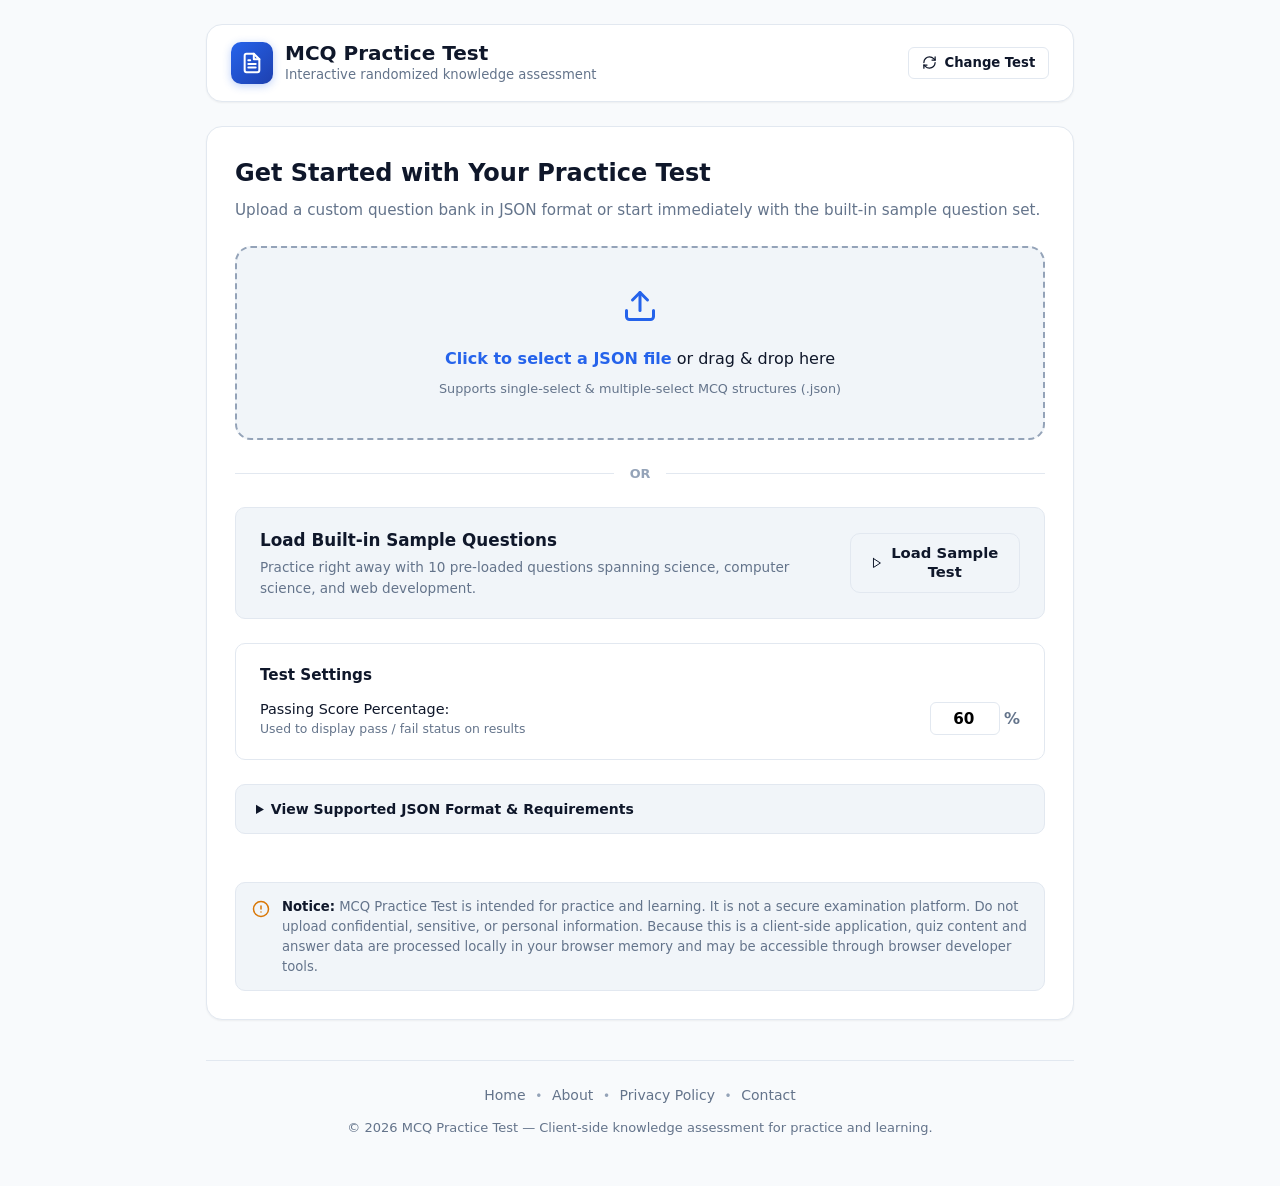
==== commit 49843f9a: "Add About page, Privacy Policy, quiz disclaimer, and footer navigation" ====
--- a/index.html
+++ b/index.html
@@ -4,6 +4,17 @@
   <meta charset="UTF-8">
   <meta name="viewport" content="width=device-width, initial-scale=1.0">
   <title>MCQ Practice Test</title>
+
+  <!-- Google tag (gtag.js) -->
+  <script async src="https://www.googletagmanager.com/gtag/js?id=G-14VQH0M6HV"></script>
+  <script>
+    window.dataLayer = window.dataLayer || [];
+    function gtag(){dataLayer.push(arguments);}
+    gtag('js', new Date());
+
+    gtag('config', 'G-14VQH0M6HV');
+  </script>
+
   <link rel="stylesheet" href="style.css">
 </head>
 <body>
@@ -22,7 +33,7 @@
             </svg>
           </div>
           <div>
-            <h1 class="app-title">MCQ Practice Test</h1>
+            <h1 class="app-title"><a href="index.html" class="brand-link">MCQ Practice Test</a></h1>
             <p class="app-subtitle" id="header-subtitle">Interactive randomized knowledge assessment</p>
           </div>
         </div>
@@ -147,8 +158,25 @@
                 <li><strong>options</strong>: list of options with unique <code>id</code> and non-empty <code>text</code>.</li>
                 <li><strong>answer</strong>: array containing the option IDs of all correct answers.</li>
               </ul>
+              <p style="margin-top: 0.75rem; font-size: 0.85rem; color: var(--text-muted); line-height: 1.5;">
+                <strong>Tip:</strong> Your results are evaluated using the answer key provided in your question bank. Please ensure the correct answer option IDs are specified in the <code>answer</code> field for each question.
+              </p>
             </div>
           </details>
+
+          <!-- Quiz Disclaimer -->
+          <div class="quiz-disclaimer" role="note" aria-label="Practice disclaimer">
+            <div class="disclaimer-icon" aria-hidden="true">
+              <svg width="18" height="18" viewBox="0 0 24 24" fill="none" stroke="currentColor" stroke-width="2" stroke-linecap="round" stroke-linejoin="round">
+                <circle cx="12" cy="12" r="10"></circle>
+                <line x1="12" y1="8" x2="12" y2="12"></line>
+                <line x1="12" y1="16" x2="12.01" y2="16"></line>
+              </svg>
+            </div>
+            <p class="disclaimer-text">
+              <strong>Notice:</strong> MCQ Practice Test is intended for practice and learning. It is not a secure examination platform. Do not upload confidential, sensitive, or personal information. Because this is a client-side application, quiz content and answer data are processed locally in your browser memory and may be accessible through browser developer tools.
+            </p>
+          </div>
         </div>
       </section>
 
@@ -382,6 +410,24 @@
       </section>
     </main>
 
+    <!-- Footer -->
+    <footer class="app-footer">
+      <div class="footer-content">
+        <nav class="footer-nav" aria-label="Footer Navigation">
+          <a href="index.html" class="footer-link">Home</a>
+          <span class="footer-sep" aria-hidden="true">&bull;</span>
+          <a href="about.html" class="footer-link">About</a>
+          <span class="footer-sep" aria-hidden="true">&bull;</span>
+          <a href="privacy.html" class="footer-link">Privacy Policy</a>
+          <span class="footer-sep" aria-hidden="true">&bull;</span>
+          <a href="about.html#contact" class="footer-link">Contact</a>
+        </nav>
+        <p class="footer-text">
+          &copy; 2026 MCQ Practice Test &mdash; Client-side knowledge assessment for practice and learning.
+        </p>
+      </div>
+    </footer>
+
     <!-- Modal: Confirmation for Unanswered Questions -->
     <div class="modal-backdrop" id="modal-unanswered" role="dialog" aria-modal="true" aria-labelledby="modal-unanswered-title" style="display: none;">
       <div class="modal-card">
--- a/style.css
+++ b/style.css
@@ -1318,4 +1318,282 @@
     width: 100%;
     flex-direction: column;
   }
-}
+
+  .content-card {
+    padding: 1.5rem 1rem;
+  }
+
+  .header-back-action {
+    display: block;
+    flex-shrink: 0;
+  }
+
+  .header-back-action .btn {
+    width: auto;
+    padding: 0.45rem 0.75rem;
+    font-size: 0.8125rem;
+  }
+}
+
+/* ==========================================================================
+   Header Navigation, App Footer & Content Pages
+   ========================================================================== */
+
+/* Brand Link */
+.brand-link {
+  color: inherit;
+  text-decoration: none;
+}
+
+.brand-link:hover {
+  text-decoration: none;
+}
+
+/* Header Navigation */
+.header-nav {
+  display: flex;
+  align-items: center;
+  gap: 0.5rem;
+}
+
+.header-nav-link {
+  font-size: 0.875rem;
+  font-weight: 500;
+  color: var(--text-muted);
+  text-decoration: none;
+  padding: 0.4rem 0.75rem;
+  border-radius: var(--radius-sm);
+  transition: all var(--transition-fast);
+}
+
+.header-nav-link:hover {
+  color: var(--primary);
+  background-color: var(--primary-light);
+}
+
+.header-nav-link.active {
+  color: var(--primary);
+  font-weight: 600;
+  background-color: var(--primary-light);
+}
+
+/* App Footer */
+.app-footer {
+  margin-top: 2.5rem;
+  padding-top: 1.5rem;
+  border-top: 1px solid var(--border);
+  text-align: center;
+}
+
+.footer-nav {
+  display: flex;
+  flex-wrap: wrap;
+  align-items: center;
+  justify-content: center;
+  gap: 0.6rem;
+  margin-bottom: 0.75rem;
+}
+
+.footer-link {
+  color: var(--text-muted);
+  text-decoration: none;
+  font-size: 0.875rem;
+  font-weight: 500;
+  transition: color var(--transition-fast);
+}
+
+.footer-link:hover {
+  color: var(--primary);
+  text-decoration: underline;
+}
+
+.footer-sep {
+  color: var(--border-focus);
+  font-size: 0.75rem;
+  user-select: none;
+}
+
+.footer-text {
+  font-size: 0.8125rem;
+  color: var(--text-muted);
+  line-height: 1.5;
+}
+
+/* Quiz Disclaimer Box */
+.quiz-disclaimer {
+  display: flex;
+  align-items: flex-start;
+  gap: 0.75rem;
+  background-color: var(--surface-alt);
+  border: 1px solid var(--border);
+  border-radius: var(--radius-md);
+  padding: 0.875rem 1rem;
+  margin-top: 1.5rem;
+}
+
+.disclaimer-icon {
+  color: var(--warning);
+  flex-shrink: 0;
+  display: flex;
+  align-items: center;
+  margin-top: 0.15rem;
+}
+
+.disclaimer-text {
+  font-size: 0.825rem;
+  color: var(--text-muted);
+  line-height: 1.5;
+}
+
+.disclaimer-text strong {
+  color: var(--text-main);
+}
+
+/* Content & Policy Pages (About & Privacy) */
+.content-card {
+  background-color: var(--surface);
+  border: 1px solid var(--border);
+  border-radius: var(--radius-lg);
+  box-shadow: var(--shadow-sm);
+  padding: 2.25rem 2rem;
+}
+
+.content-header {
+  margin-bottom: 2rem;
+  border-bottom: 1px solid var(--border);
+  padding-bottom: 1.25rem;
+}
+
+.content-title {
+  font-size: 1.75rem;
+  font-weight: 800;
+  color: var(--text-main);
+  line-height: 1.25;
+  margin-bottom: 0.4rem;
+}
+
+.content-subtitle {
+  font-size: 1rem;
+  color: var(--text-muted);
+  margin-bottom: 0.5rem;
+}
+
+.content-meta {
+  font-size: 0.825rem;
+  color: var(--text-light);
+}
+
+.content-body h2 {
+  font-size: 1.25rem;
+  font-weight: 700;
+  color: var(--text-main);
+  margin-top: 2rem;
+  margin-bottom: 0.75rem;
+  display: flex;
+  align-items: center;
+  gap: 0.5rem;
+}
+
+.content-body h3 {
+  font-size: 1.05rem;
+  font-weight: 600;
+  color: var(--text-main);
+  margin-top: 1.25rem;
+  margin-bottom: 0.5rem;
+}
+
+.content-body p {
+  color: var(--text-main);
+  line-height: 1.65;
+  margin-bottom: 1rem;
+  font-size: 0.95rem;
+}
+
+.content-body ul, .content-body ol {
+  margin-left: 1.5rem;
+  margin-bottom: 1rem;
+  color: var(--text-main);
+}
+
+.content-body li {
+  line-height: 1.6;
+  margin-bottom: 0.4rem;
+  font-size: 0.95rem;
+}
+
+.content-body a {
+  color: var(--primary);
+  text-decoration: underline;
+  text-underline-offset: 2px;
+}
+
+.content-body a:hover {
+  color: var(--primary-hover);
+}
+
+.content-callout {
+  background-color: var(--surface-alt);
+  border-left: 4px solid var(--primary);
+  padding: 1rem 1.25rem;
+  border-radius: 0 var(--radius-md) var(--radius-md) 0;
+  margin: 1.25rem 0;
+  font-size: 0.925rem;
+  color: var(--text-main);
+  line-height: 1.55;
+}
+
+.contact-box {
+  background-color: var(--primary-light);
+  border: 1px solid #bfdbfe;
+  border-radius: var(--radius-md);
+  padding: 1.25rem;
+  margin-top: 1rem;
+  margin-bottom: 1rem;
+}
+
+.contact-email-placeholder {
+  display: inline-block;
+  background-color: #ffffff;
+  border: 1px dashed var(--primary);
+  padding: 0.35rem 0.75rem;
+  border-radius: var(--radius-sm);
+  font-family: monospace;
+  font-size: 0.95rem;
+  color: var(--primary);
+  font-weight: 600;
+  margin: 0.5rem 0;
+  word-break: break-all;
+}
+
+.contact-email-link {
+  display: inline-block;
+  background-color: #ffffff;
+  border: 1px solid #bfdbfe;
+  padding: 0.45rem 0.85rem;
+  border-radius: var(--radius-sm);
+  font-size: 0.95rem;
+  color: var(--primary);
+  font-weight: 600;
+  text-decoration: none;
+  margin: 0.35rem 0;
+  transition: all var(--transition-fast);
+  word-break: break-all;
+}
+
+.contact-email-link:hover {
+  background-color: var(--primary-light);
+  border-color: var(--primary);
+  text-decoration: underline;
+}
+
+.badge-info {
+  display: inline-block;
+  font-size: 0.75rem;
+  font-weight: 600;
+  padding: 0.2rem 0.5rem;
+  border-radius: var(--radius-sm);
+  background-color: var(--primary-light);
+  color: var(--primary);
+  border: 1px solid #bfdbfe;
+}
+
